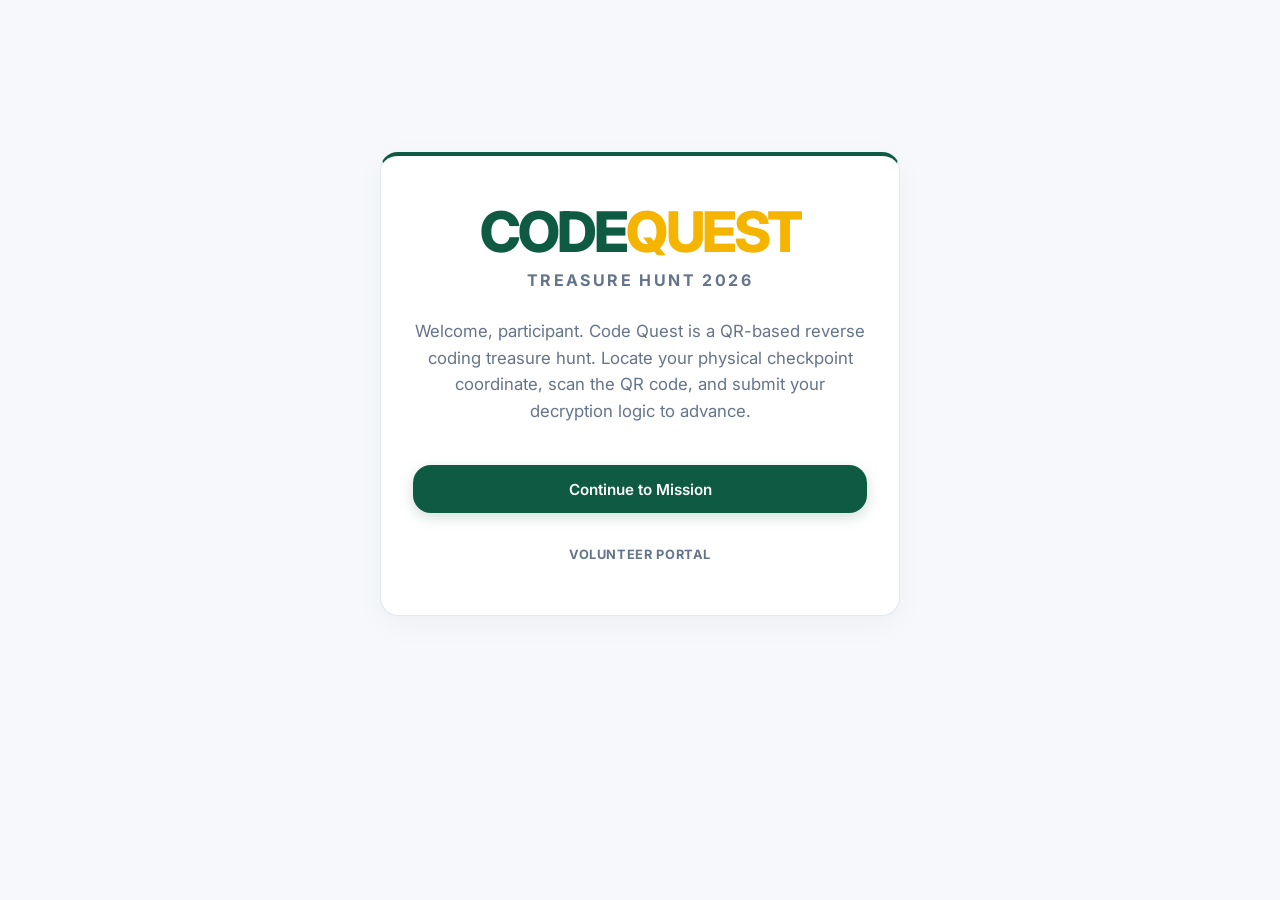
==== index.html @ 681b7956 "first commit" ====
<!DOCTYPE html>
<html lang="en">
<head>
    <meta charset="UTF-8">
    <meta name="viewport" content="width=device-width, initial-scale=1.0">
    <title>CODE QUEST 2026 | Mission Hub</title>
    <link rel="stylesheet" href="css/style.css">
    <link rel="stylesheet" href="css/components.css">
    <style>
        .landing-wrap {
            min-height: 80vh;
            display: flex;
            align-items: center;
            justify-content: center;
        }
        
        .logo-box {
            font-size: 3.5rem;
            font-weight: 800;
            color: var(--primary);
            letter-spacing: -0.05em;
            line-height: 1;
            margin-bottom: 0.5rem;
            text-transform: uppercase;
        }
        
        .logo-box span {
            color: var(--accent);
        }

        .event-sub {
            font-size: 1rem;
            font-weight: 700;
            color: var(--text-muted);
            text-transform: uppercase;
            letter-spacing: 0.15em;
            margin-bottom: 1.5rem;
        }

        .desc-p {
            font-size: 1.05rem;
            color: var(--text-muted);
            max-width: 480px;
            margin: 0 auto 2.5rem auto;
            line-height: 1.6;
        }

        .landing-card {
            max-width: 520px;
            width: 100%;
            text-align: center;
            padding: 3rem 2rem;
            border-top: 4px solid var(--primary);
        }

        .expand-input-container {
            max-height: 0;
            overflow: hidden;
            transition: all 0.3s cubic-bezier(0.4, 0, 0.2, 1);
            opacity: 0;
        }

        .expand-input-container.active {
            max-height: 150px;
            opacity: 1;
            margin-top: 1.5rem;
        }

        .coordinator-link {
            display: inline-block;
            margin-top: 2rem;
            font-size: 0.8rem;
            font-weight: 700;
            color: var(--text-muted);
            text-decoration: none;
            text-transform: uppercase;
            letter-spacing: 0.05em;
            transition: var(--transition);
        }

        .coordinator-link:hover {
            color: var(--primary);
        }
    </style>
</head>
<body>
    <div class="app-container">
        <div class="landing-wrap">
            <div class="card landing-card">
                <div class="logo-box">CODE<span>QUEST</span></div>
                <div class="event-sub">Treasure Hunt 2026</div>
                
                <p class="desc-p">
                    Welcome, participant. Code Quest is a QR-based reverse coding treasure hunt. Locate your physical checkpoint coordinate, scan the QR code, and submit your decryption logic to advance.
                </p>

                <div id="cta-section">
                    <button class="btn btn-primary" onclick="showUidInput()" id="btn-continue">
                        Continue to Mission
                    </button>
                </div>

                <!-- Dynamic manual entry in case scanning fails -->
                <div class="expand-input-container" id="input-container">
                    <form onsubmit="event.preventDefault(); startMission();">
                        <div class="form-group">
                            <label for="uid-input" class="form-label" style="font-size: 0.75rem;">Enter Mission UID / Checkpoint Code</label>
                            <input type="text" id="uid-input" class="form-control text-center" placeholder="e.g. 550e8400-e29b-41d4-a716-446655440000" autocomplete="off" required>
                        </div>
                        <button type="submit" class="btn btn-accent btn-sm" style="width: auto; padding-left: 2rem; padding-right: 2rem;">
                            Decrypt Coordinates
                        </button>
                    </form>
                </div>

                <a href="volunteer.html" class="coordinator-link">Volunteer Portal</a>
            </div>
        </div>
    </div>

    <script>
        function showUidInput() {
            document.getElementById('input-container').classList.add('active');
            document.getElementById('btn-continue').style.display = 'none';
            document.getElementById('uid-input').focus();
        }

        function startMission() {
            const input = document.getElementById('uid-input');
            const rawUid = input.value.trim();
            
            if (!rawUid) return;

            let uid = rawUid;
            try {
                if (rawUid.startsWith('http://') || rawUid.startsWith('https://')) {
                    const url = new URL(rawUid);
                    const paramUid = url.searchParams.get('uid') || url.searchParams.get('qr_id');
                    if (paramUid) {
                        uid = paramUid;
                    }
                }
            } catch (e) {
                // Ignore parsing URL errors
            }
            
            window.location.href = `question.html?uid=${encodeURIComponent(uid)}`;
        }
    </script>
</body>
</html>
---- css/style.css ----
@import url('https://fonts.googleapis.com/css2?family=Inter:wght@300;400;500;600;700;800&display=swap');

:root {
    /* Colors */
    --primary: #0F5A43;
    --primary-light: #167a5b;
    --primary-dark: #093c2c;
    --primary-rgb: 15, 90, 67;
    
    --accent: #F4B400;
    --accent-light: #ffd54f;
    --accent-dark: #c79100;
    --accent-rgb: 244, 180, 0;

    --bg: #F7F8FC;
    --card-bg: #FFFFFF;
    
    --text-main: #1E293B;
    --text-muted: #64748B;
    --text-light: #F8FAFC;
    
    --border: #E2E8F0;
    --error: #EF4444;
    --success: #10B981;
    --info: #3B82F6;

    /* Spacing & Layout */
    --radius: 18px;
    --radius-sm: 8px;
    --radius-lg: 24px;
    --shadow-sm: 0 2px 4px rgba(0, 0, 0, 0.02);
    --shadow-md: 0 8px 30px rgba(0, 0, 0, 0.04);
    --shadow-lg: 0 16px 40px rgba(15, 90, 67, 0.06);
    --transition: all 0.25s cubic-bezier(0.4, 0, 0.2, 1);
    
    --font-sans: 'Inter', -apple-system, BlinkMacSystemFont, "Segoe UI", Roboto, Helvetica, Arial, sans-serif;
}

* {
    box-sizing: border-box;
    margin: 0;
    padding: 0;
}

html, body {
    height: 100%;
    font-family: var(--font-sans);
    background-color: var(--bg);
    color: var(--text-main);
    line-height: 1.6;
    -webkit-font-smoothing: antialiased;
}

/* App Container for Full Screen Layout */
.app-container {
    min-height: 100vh;
    display: flex;
    flex-direction: column;
    padding: 1.5rem;
    max-width: 1200px;
    margin: 0 auto;
}

/* Responsive spacing */
@media (max-width: 576px) {
    .app-container {
        padding: 1rem;
    }
}

/* Typography */
h1, h2, h3, h4, h5, h6 {
    font-weight: 700;
    line-height: 1.25;
    color: var(--text-main);
    letter-spacing: -0.02em;
}

h1 { font-size: 2.25rem; }
h2 { font-size: 1.75rem; }
h3 { font-size: 1.35rem; }
p { color: var(--text-muted); }

/* Buttons */
.btn {
    display: inline-flex;
    align-items: center;
    justify-content: center;
    gap: 0.5rem;
    font-family: var(--font-sans);
    font-size: 0.95rem;
    font-weight: 600;
    padding: 0.85rem 1.75rem;
    border-radius: var(--radius);
    border: 1px solid transparent;
    cursor: pointer;
    transition: var(--transition);
    user-select: none;
    text-decoration: none;
    outline: none;
    width: 100%;
}

.btn-primary {
    background-color: var(--primary);
    color: var(--text-light);
    box-shadow: 0 4px 14px rgba(15, 90, 67, 0.2);
}

.btn-primary:hover {
    background-color: var(--primary-light);
    transform: translateY(-2px);
    box-shadow: 0 6px 20px rgba(15, 90, 67, 0.3);
}

.btn-primary:active {
    transform: translateY(0);
}

.btn-secondary {
    background-color: transparent;
    border: 2px solid var(--primary);
    color: var(--primary);
}

.btn-secondary:hover {
    background-color: rgba(15, 90, 67, 0.05);
    transform: translateY(-2px);
}

.btn-accent {
    background-color: var(--accent);
    color: #1e293b;
    box-shadow: 0 4px 14px rgba(244, 180, 0, 0.2);
}

.btn-accent:hover {
    background-color: var(--accent-light);
    transform: translateY(-2px);
    box-shadow: 0 6px 20px rgba(244, 180, 0, 0.3);
}

.btn-danger {
    background-color: var(--error);
    color: var(--text-light);
}

.btn-danger:hover {
    background-color: #dc2626;
    transform: translateY(-2px);
}

.btn-sm {
    padding: 0.5rem 1rem;
    font-size: 0.85rem;
    border-radius: var(--radius-sm);
    width: auto;
}

.btn-icon {
    padding: 0.5rem;
    width: 2.5rem;
    height: 2.5rem;
    border-radius: 50%;
    aspect-ratio: 1;
}

.btn:disabled {
    opacity: 0.6;
    cursor: not-allowed;
    transform: none !important;
    box-shadow: none !important;
}

/* Inputs & Form Controls */
.form-group {
    margin-bottom: 1.25rem;
    width: 100%;
}

.form-label {
    display: block;
    font-size: 0.875rem;
    font-weight: 600;
    color: var(--text-main);
    margin-bottom: 0.5rem;
    text-transform: uppercase;
    letter-spacing: 0.05em;
}

.form-control {
    width: 100%;
    padding: 0.95rem 1.25rem;
    font-family: var(--font-sans);
    font-size: 0.95rem;
    color: var(--text-main);
    background-color: var(--bg);
    border: 1px solid var(--border);
    border-radius: var(--radius);
    outline: none;
    transition: var(--transition);
}

.form-control:focus {
    border-color: var(--primary);
    background-color: var(--card-bg);
    box-shadow: 0 0 0 4px rgba(15, 90, 67, 0.08);
}

textarea.form-control {
    resize: vertical;
    min-height: 120px;
}

/* Switches & Toggles */
.switch-group {
    display: flex;
    align-items: center;
    gap: 0.75rem;
    cursor: pointer;
}

.switch {
    position: relative;
    display: inline-block;
    width: 48px;
    height: 24px;
}

.switch input {
    opacity: 0;
    width: 0;
    height: 0;
}

.slider {
    position: absolute;
    cursor: pointer;
    top: 0;
    left: 0;
    right: 0;
    bottom: 0;
    background-color: #cbd5e1;
    transition: .3s;
    border-radius: 24px;
}

.slider:before {
    position: absolute;
    content: "";
    height: 18px;
    width: 18px;
    left: 3px;
    bottom: 3px;
    background-color: white;
    transition: .3s;
    border-radius: 50%;
}

input:checked + .slider {
    background-color: var(--primary);
}

input:checked + .slider:before {
    transform: translateX(24px);
}

/* Scrollbar */
::-webkit-scrollbar {
    width: 8px;
    height: 8px;
}
::-webkit-scrollbar-track {
    background: var(--bg);
}
::-webkit-scrollbar-thumb {
    background: #cbd5e1;
    border-radius: 4px;
}
::-webkit-scrollbar-thumb:hover {
    background: #94a3b8;
}

/* Grid & Layout Helpers */
.grid {
    display: grid;
    gap: 1.5rem;
}

.grid-cols-2 { grid-template-columns: repeat(2, 1fr); }
.grid-cols-3 { grid-template-columns: repeat(3, 1fr); }

@media (max-width: 768px) {
    .grid-cols-2, .grid-cols-3 {
        grid-template-columns: 1fr;
    }
}

.d-flex { display: flex; }
.justify-between { justify-content: space-between; }
.align-center { align-items: center; }
.flex-column { flex-direction: column; }
.gap-1 { gap: 0.5rem; }
.gap-2 { gap: 1rem; }
.gap-3 { gap: 1.5rem; }

.mt-2 { margin-top: 1rem; }
.mb-2 { margin-bottom: 1rem; }
.mt-4 { margin-top: 2rem; }
.mb-4 { margin-bottom: 2rem; }

.text-center { text-align: center; }
.w-full { width: 100%; }

/* Error and Alert States */
.error-text {
    color: var(--error);
    font-size: 0.85rem;
    margin-top: 0.25rem;
}
---- css/components.css ----
/* Card Component */
.card {
    background-color: var(--card-bg);
    border-radius: var(--radius);
    padding: 2rem;
    box-shadow: var(--shadow-md);
    border: 1px solid var(--border);
    transition: var(--transition);
    position: relative;
    overflow: hidden;
}

.card:hover {
    box-shadow: var(--shadow-lg);
    border-color: rgba(15, 90, 67, 0.15);
}

@media (max-width: 576px) {
    .card {
        padding: 1.25rem;
    }
}

/* Header & Mission styling */
.mission-header {
    display: flex;
    justify-content: space-between;
    align-items: flex-start;
    margin-bottom: 1.5rem;
    border-bottom: 1px solid var(--border);
    padding-bottom: 1rem;
}

.mission-title {
    font-size: 0.75rem;
    font-weight: 800;
    color: var(--primary);
    text-transform: uppercase;
    letter-spacing: 0.2em;
    margin-bottom: 0.25rem;
}

.mission-sub {
    font-size: 1.5rem;
    font-weight: 700;
    color: var(--text-main);
}

/* Badge Component */
.badge {
    display: inline-flex;
    align-items: center;
    padding: 0.35rem 0.85rem;
    font-size: 0.75rem;
    font-weight: 700;
    border-radius: 50px;
    text-transform: uppercase;
    letter-spacing: 0.05em;
    gap: 0.25rem;
}

.badge-primary {
    background-color: rgba(15, 90, 67, 0.1);
    color: var(--primary);
}

.badge-accent {
    background-color: rgba(244, 180, 0, 0.15);
    color: var(--accent-dark);
}

.badge-success {
    background-color: rgba(16, 185, 129, 0.1);
    color: var(--success);
}

.badge-danger {
    background-color: rgba(239, 68, 68, 0.1);
    color: var(--error);
}

.badge-neutral {
    background-color: #f1f5f9;
    color: #475569;
}

/* Modals */
.modal-overlay {
    position: fixed;
    top: 0;
    left: 0;
    right: 0;
    bottom: 0;
    background-color: rgba(15, 23, 42, 0.4);
    backdrop-filter: blur(8px);
    display: flex;
    align-items: center;
    justify-content: center;
    z-index: 1000;
    opacity: 0;
    pointer-events: none;
    transition: opacity 0.25s ease;
    padding: 1rem;
}

.modal-overlay.active {
    opacity: 1;
    pointer-events: auto;
}

.modal-container {
    background-color: var(--card-bg);
    border-radius: var(--radius-lg);
    width: 100%;
    max-width: 600px;
    max-height: 90vh;
    box-shadow: 0 25px 50px -12px rgba(0, 0, 0, 0.15);
    display: flex;
    flex-direction: column;
    transform: translateY(20px);
    transition: transform 0.25s cubic-bezier(0.4, 0, 0.2, 1);
    border: 1px solid var(--border);
}

.modal-overlay.active .modal-container {
    transform: translateY(0);
}

.modal-header {
    padding: 1.5rem;
    border-bottom: 1px solid var(--border);
    display: flex;
    justify-content: space-between;
    align-items: center;
}

.modal-title {
    font-size: 1.25rem;
    font-weight: 700;
    color: var(--text-main);
}

.modal-close {
    background: none;
    border: none;
    font-size: 1.5rem;
    color: var(--text-muted);
    cursor: pointer;
    line-height: 1;
    padding: 0.25rem;
}

.modal-close:hover {
    color: var(--text-main);
}

.modal-body {
    padding: 1.5rem;
    overflow-y: auto;
    flex: 1;
}

.modal-footer {
    padding: 1.5rem;
    border-top: 1px solid var(--border);
    display: flex;
    justify-content: flex-end;
    gap: 0.75rem;
}

/* Loading Dots Component */
.loader-container {
    display: flex;
    flex-direction: column;
    align-items: center;
    justify-content: center;
    padding: 3rem;
    gap: 1rem;
    min-height: 200px;
}

.dots-loader {
    display: flex;
    justify-content: center;
    align-items: center;
    gap: 6px;
}

.dots-loader span {
    display: inline-block;
    width: 12px;
    height: 12px;
    border-radius: 50%;
    background-color: var(--primary);
    animation: dots-wave 1.2s infinite ease-in-out;
}

.dots-loader span:nth-child(2) {
    animation-delay: 0.2s;
    background-color: var(--primary-light);
}

.dots-loader span:nth-child(3) {
    animation-delay: 0.4s;
    background-color: var(--accent);
}

@keyframes dots-wave {
    0%, 100% {
        transform: translateY(0);
    }
    50% {
        transform: translateY(-10px);
    }
}

/* Countdown Timer */
.timer-widget {
    background-color: rgba(244, 180, 0, 0.1);
    border: 1px solid rgba(244, 180, 0, 0.2);
    border-radius: var(--radius-sm);
    padding: 0.5rem 1rem;
    display: inline-flex;
    align-items: center;
    gap: 0.5rem;
    font-family: monospace;
    font-weight: 700;
    color: var(--accent-dark);
}

/* Code Container (Reverse Coding/Debugging) */
.code-container {
    background-color: #0f172a;
    color: #e2e8f0;
    border-radius: 12px;
    padding: 1.25rem;
    font-family: 'Fira Code', 'Courier New', Courier, monospace;
    font-size: 0.9rem;
    overflow-x: auto;
    border: 1px solid #1e293b;
    margin: 1rem 0;
    position: relative;
}

.code-container::before {
    content: "CODE";
    position: absolute;
    top: 6px;
    right: 12px;
    font-size: 0.65rem;
    font-weight: 700;
    color: #475569;
    letter-spacing: 0.1em;
}

/* Options Selector (MCQ Card Choices) */
.options-grid {
    display: grid;
    gap: 1rem;
    margin-top: 1rem;
}

.option-card {
    background-color: var(--card-bg);
    border: 2px solid var(--border);
    border-radius: var(--radius);
    padding: 1.25rem 1.5rem;
    cursor: pointer;
    transition: var(--transition);
    display: flex;
    align-items: center;
    gap: 1rem;
    font-weight: 500;
    position: relative;
    user-select: none;
}

.option-card:hover {
    border-color: var(--primary-light);
    background-color: rgba(15, 90, 67, 0.02);
}

.radio-input {
    width: 1.25rem;
    height: 1.25rem;
    accent-color: var(--primary);
    cursor: pointer;
    flex-shrink: 0;
}

.option-letter {
    display: flex;
    align-items: center;
    justify-content: center;
    width: 2.25rem;
    height: 2.25rem;
    border-radius: 50%;
    background-color: var(--bg);
    color: var(--text-main);
    font-weight: 700;
    border: 1px solid var(--border);
    transition: var(--transition);
    flex-shrink: 0;
}

.option-card:has(.radio-input:checked) {
    border-color: var(--primary);
    background-color: rgba(15, 90, 67, 0.05);
    box-shadow: 0 4px 12px rgba(15, 90, 67, 0.05);
}

.option-card:has(.radio-input:checked) .option-letter {
    background-color: var(--primary);
    color: var(--text-light);
    border-color: var(--primary);
}

/* Image question dynamic layout */
.question-image-wrapper {
    width: 100%;
    max-height: 350px;
    border-radius: 12px;
    overflow: hidden;
    margin-bottom: 1.5rem;
    border: 1px solid var(--border);
    background-color: #f1f5f9;
    display: flex;
    justify-content: center;
    align-items: center;
}

.question-image {
    max-width: 100%;
    max-height: 350px;
    object-fit: contain;
}

/* Hint Item UI */
.hint-list {
    display: flex;
    flex-direction: column;
    gap: 0.75rem;
}

.hint-item {
    border: 1px solid var(--border);
    border-radius: var(--radius-sm);
    padding: 1rem;
    background-color: var(--bg);
    display: flex;
    flex-direction: column;
    gap: 0.5rem;
}

.hint-item.locked {
    background-color: #f8fafc;
    border-style: dashed;
}

.hint-header {
    display: flex;
    justify-content: space-between;
    align-items: center;
}

.hint-content {
    font-size: 0.95rem;
    color: var(--text-main);
    line-height: 1.5;
}

/* Dynamic Rows Admin Builder */
.dynamic-row {
    display: grid;
    gap: 0.75rem;
    margin-bottom: 0.75rem;
    align-items: start;
}

.dynamic-row-hints {
    grid-template-columns: 2fr 1fr 50px;
}

.dynamic-row-options {
    grid-template-columns: 80px 3fr 100px 50px;
}

@media (max-width: 576px) {
    .dynamic-row-hints, .dynamic-row-options {
        grid-template-columns: 1fr;
    }
    .dynamic-row-hints .btn-danger, .dynamic-row-options .btn-danger {
        width: 100%;
    }
}

/* Toast Notification */
.toast-container {
    position: fixed;
    top: 20px;
    right: 20px;
    z-index: 2000;
    display: flex;
    flex-direction: column;
    gap: 10px;
    pointer-events: none;
    max-width: 320px;
    width: calc(100% - 40px);
}

.toast {
    background-color: var(--primary);
    color: var(--text-light);
    padding: 1rem 1.5rem;
    border-radius: var(--radius-sm);
    box-shadow: 0 10px 25px rgba(15, 90, 67, 0.15);
    font-weight: 600;
    display: flex;
    align-items: center;
    gap: 0.75rem;
    transform: translateY(-20px);
    opacity: 0;
    transition: all 0.3s cubic-bezier(0.4, 0, 0.2, 1);
    pointer-events: auto;
    border-left: 4px solid var(--accent);
    font-size: 0.9rem;
}

.toast.show {
    transform: translateY(0);
    opacity: 1;
}
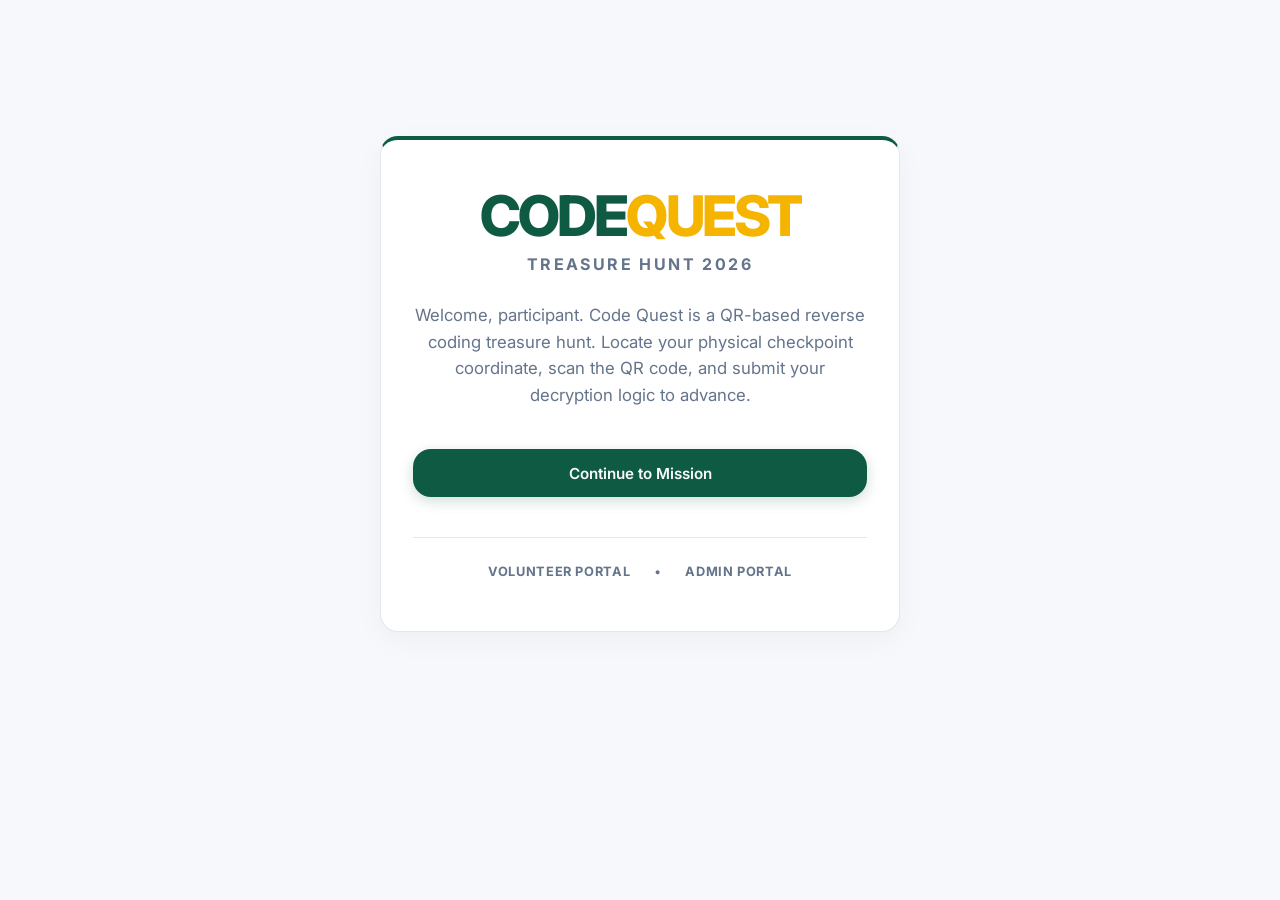
==== commit d632f418: "add admin panel and change in volunteer role" ====
--- a/index.html
+++ b/index.html
@@ -113,7 +113,11 @@
                     </form>
                 </div>
 
-                <a href="volunteer.html" class="coordinator-link">Volunteer Portal</a>
+                <div style="margin-top: 2.5rem; display: flex; justify-content: center; gap: 1.5rem; border-top: 1px solid var(--border); padding-top: 1.5rem;">
+                    <a href="volunteer.html" class="coordinator-link" style="margin: 0;">Volunteer Portal</a>
+                    <span style="color: var(--text-muted); font-size: 0.8rem;">•</span>
+                    <a href="admin.html" class="coordinator-link" style="margin: 0;">Admin Portal</a>
+                </div>
             </div>
         </div>
     </div>
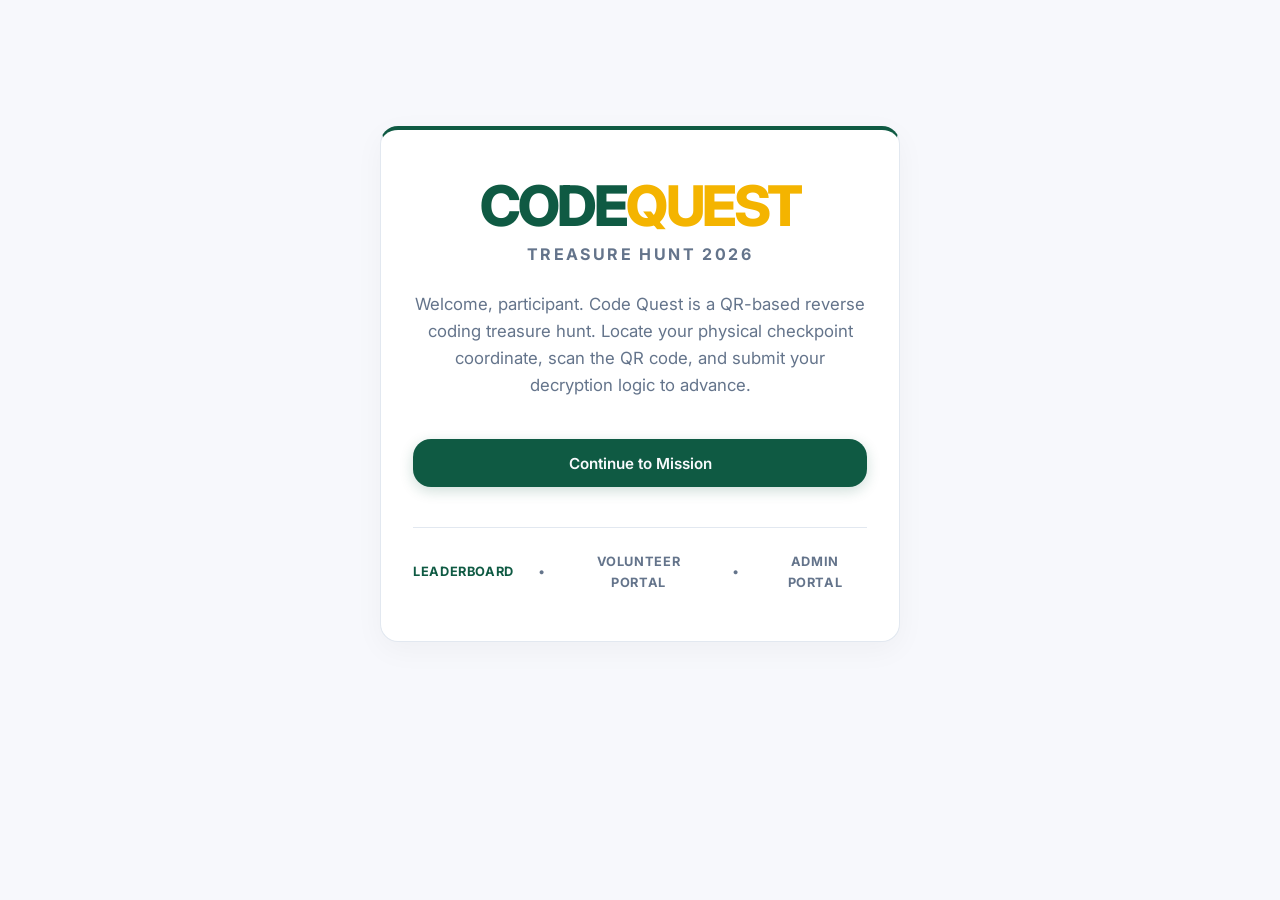
==== commit bb5544f3: "add leaderboard and changes in volunter page" ====
--- a/index.html
+++ b/index.html
@@ -113,7 +113,9 @@
                     </form>
                 </div>
 
-                <div style="margin-top: 2.5rem; display: flex; justify-content: center; gap: 1.5rem; border-top: 1px solid var(--border); padding-top: 1.5rem;">
+                <div style="margin-top: 2.5rem; display: flex; justify-content: center; gap: 1.5rem; border-top: 1px solid var(--border); padding-top: 1.5rem; align-items: center;">
+                    <a href="leaderboard.html" class="coordinator-link" style="margin: 0; color: var(--primary);">Leaderboard</a>
+                    <span style="color: var(--text-muted); font-size: 0.8rem;">•</span>
                     <a href="volunteer.html" class="coordinator-link" style="margin: 0;">Volunteer Portal</a>
                     <span style="color: var(--text-muted); font-size: 0.8rem;">•</span>
                     <a href="admin.html" class="coordinator-link" style="margin: 0;">Admin Portal</a>
--- a/css/style.css
+++ b/css/style.css
@@ -318,3 +318,56 @@
     font-size: 0.85rem;
     margin-top: 0.25rem;
 }
+
+/* Mobile Responsiveness improvements */
+@media (max-width: 576px) {
+    /* Make tables responsive with horizontal scroll context */
+    table, .data-table {
+        display: block;
+        width: 100%;
+        overflow-x: auto;
+        -webkit-overflow-scrolling: touch;
+    }
+    
+    table th, table td, .data-table th, .data-table td {
+        padding: 0.5rem 0.35rem !important;
+        font-size: 0.75rem !important;
+    }
+
+    /* Cards spacing */
+    .card {
+        padding: 1.25rem !important;
+        border-radius: var(--radius-sm) !important;
+    }
+    
+    /* Modals auto scaling */
+    .modal-container {
+        width: calc(100% - 1.5rem) !important;
+        max-width: 95% !important;
+        margin: 0.75rem auto !important;
+        max-height: 95vh !important;
+        border-radius: var(--radius) !important;
+    }
+    
+    .modal-body {
+        padding: 1rem !important;
+    }
+
+    /* Success state waiting page */
+    .success-overlay {
+        padding: 1.5rem 1rem !important;
+    }
+
+    /* Header wrapper panel elements stacking */
+    .panel-header {
+        flex-direction: column !important;
+        gap: 0.75rem !important;
+        align-items: flex-start !important;
+    }
+
+    /* Grid layout auto stack */
+    .grid-cols-2, .grid-cols-3 {
+        grid-template-columns: 1fr !important;
+        gap: 1rem !important;
+    }
+}
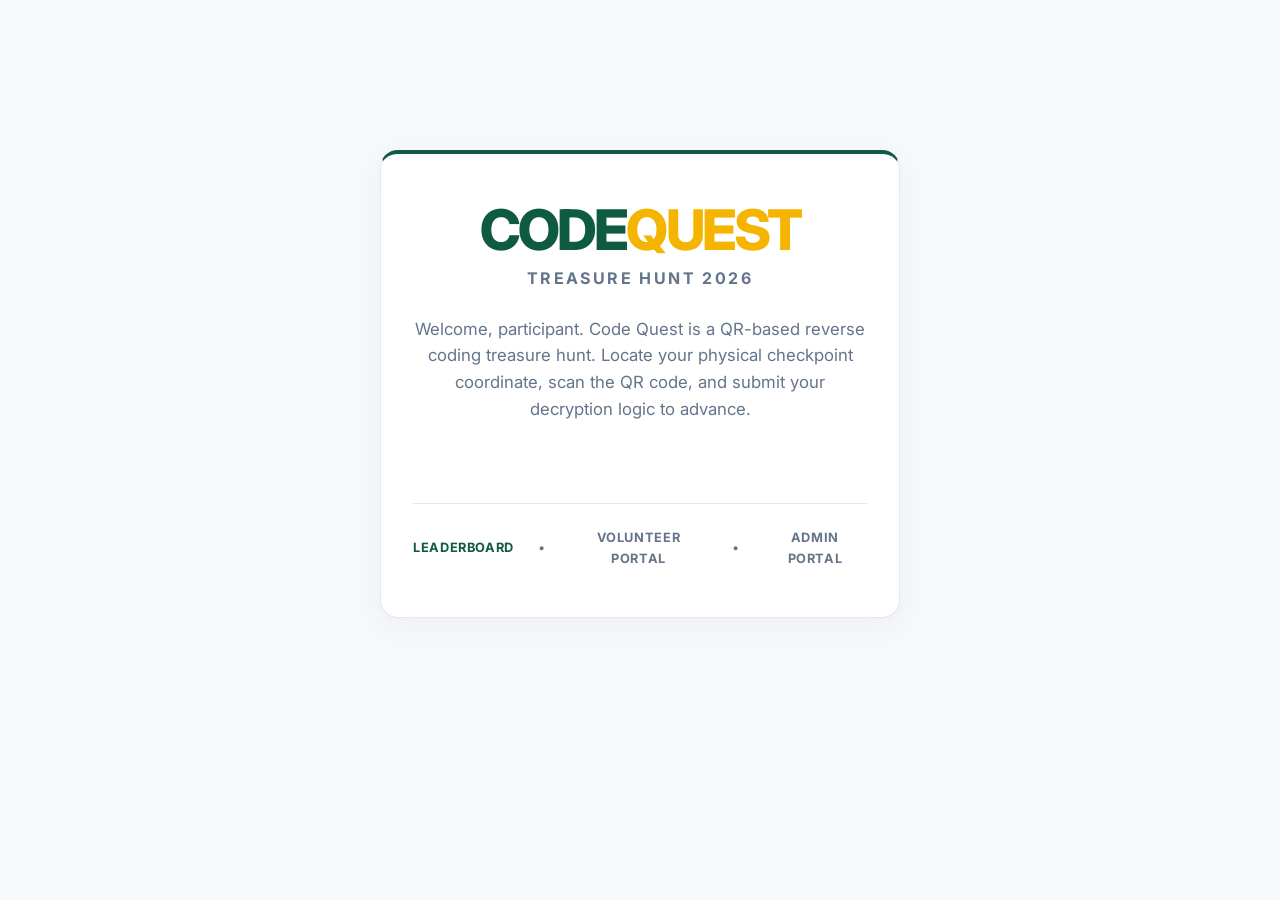
==== commit 777978dd: "fix menu btn bug" ====
--- a/index.html
+++ b/index.html
@@ -94,11 +94,11 @@
                     Welcome, participant. Code Quest is a QR-based reverse coding treasure hunt. Locate your physical checkpoint coordinate, scan the QR code, and submit your decryption logic to advance.
                 </p>
 
-                <div id="cta-section">
+                <!-- <div id="cta-section">
                     <button class="btn btn-primary" onclick="showUidInput()" id="btn-continue">
                         Continue to Mission
                     </button>
-                </div>
+                </div> -->
 
                 <!-- Dynamic manual entry in case scanning fails -->
                 <div class="expand-input-container" id="input-container">
--- a/css/style.css
+++ b/css/style.css
@@ -370,4 +370,13 @@
         grid-template-columns: 1fr !important;
         gap: 1rem !important;
     }
-}
+
+    /* Mobile toast positioning */
+    .toast-container {
+        top: 10px !important;
+        right: 10px !important;
+        left: 10px !important;
+        width: calc(100% - 20px) !important;
+        max-width: none !important;
+    }
+}
